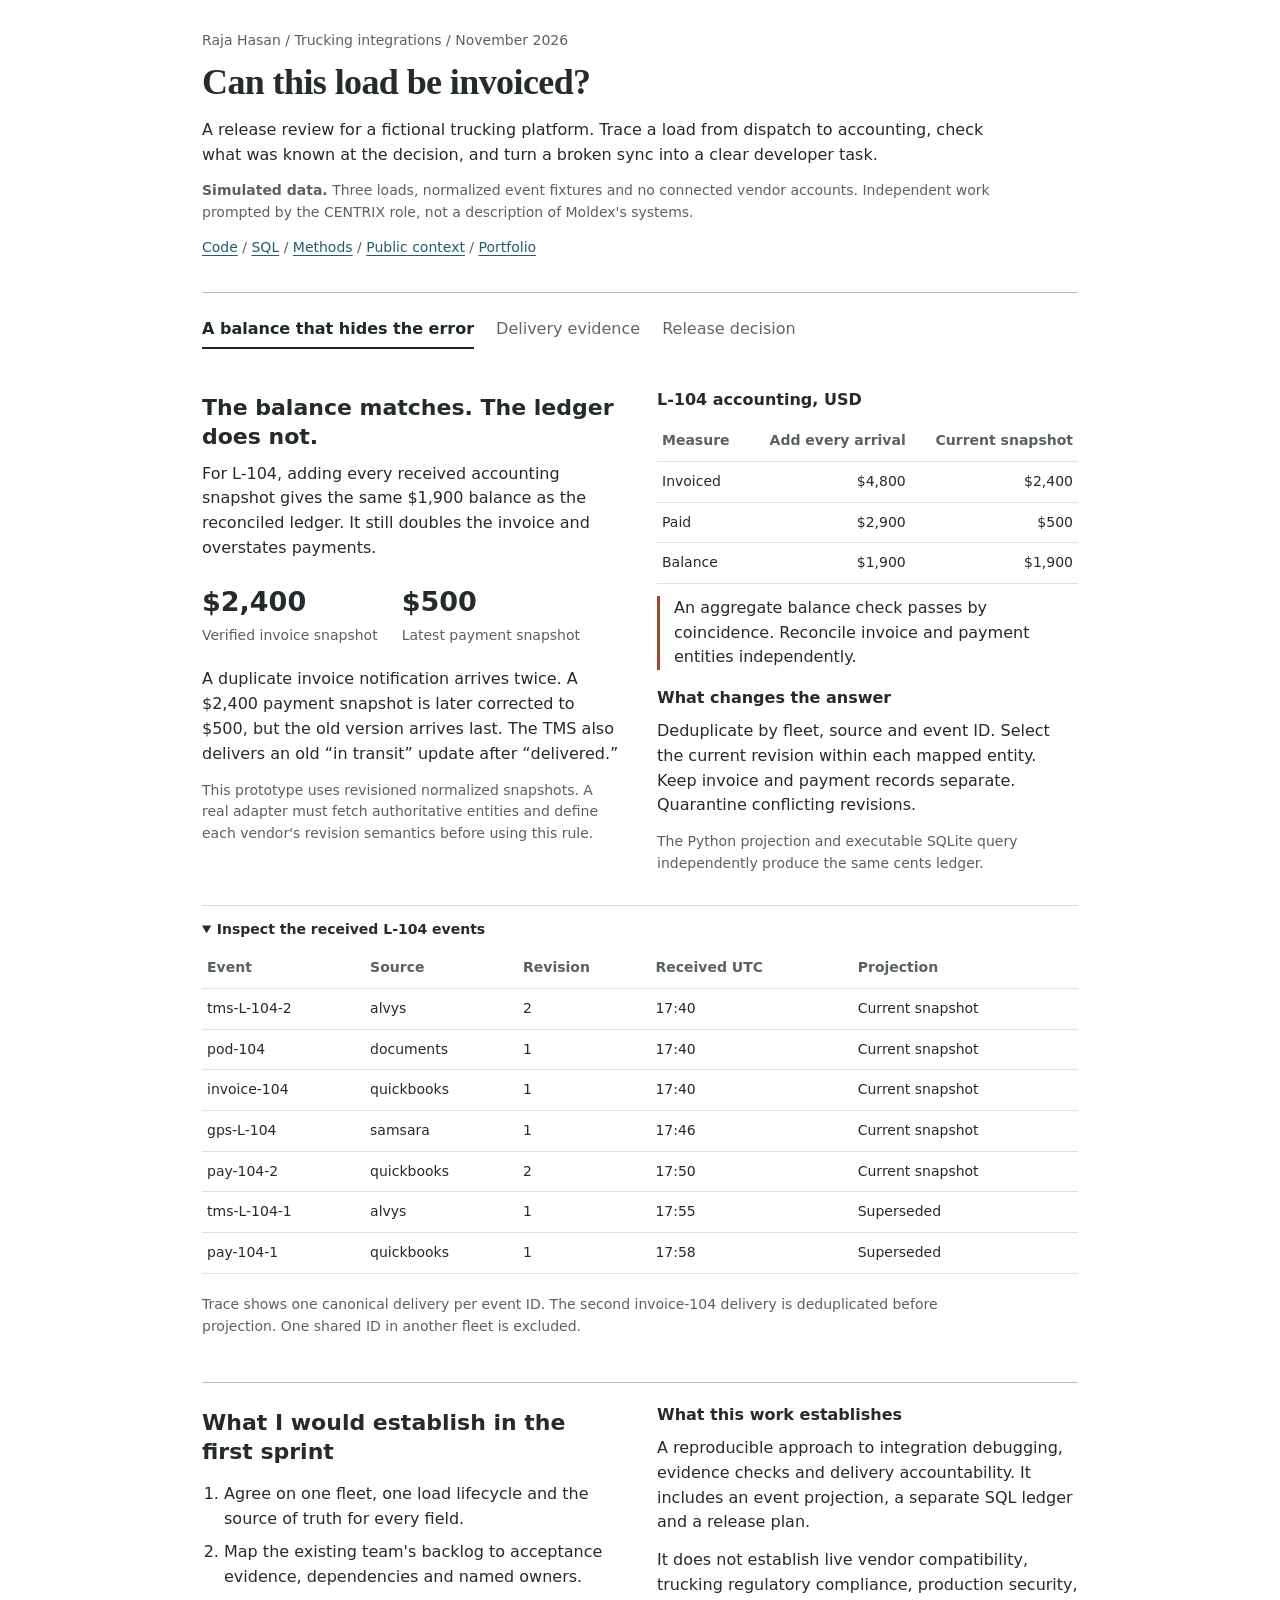
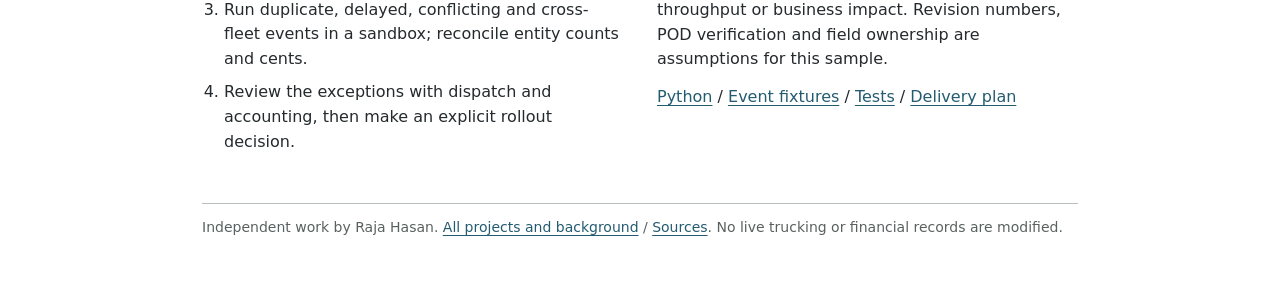
==== index.html @ f8e70044 "Add reproducible trucking integration release review" ====
<!doctype html><html lang="en"><head><meta charset="utf-8"><meta name="viewport" content="width=device-width,initial-scale=1"><title>Can this load be invoiced? An integration release review</title><link rel="stylesheet" href="style.css"></head><body><main><header><p class="byline">Raja Hasan / Trucking integrations / November 2026</p><h1>Can this load be invoiced?</h1><p>A release review for a fictional trucking platform. Trace a load from dispatch to accounting, check what was known at the decision, and turn a broken sync into a clear developer task.</p><p class="small"><strong>Simulated data.</strong> Three loads, normalized event fixtures and no connected vendor accounts. Independent work prompted by the CENTRIX role, not a description of Moldex's systems.</p><p class="small"><a href="https://github.com/rhasan55/load-release">Code</a> / <a href="ledger.sql">SQL</a> / <a href="methods.md">Methods</a> / <a href="sources.md">Public context</a> / <a href="https://hasanmraja.com">Portfolio</a></p></header><nav aria-label="Choose a case"><button data-case="ledger" aria-pressed="true">A balance that hides the error</button><button data-case="evidence" aria-pressed="false">Delivery evidence</button><button data-case="release" aria-pressed="false">Release decision</button></nav>
<section class="section case" id="ledger"><div class="grid"><div><h2>The balance matches. The ledger does not.</h2><p>For L-104, adding every received accounting snapshot gives the same $1,900 balance as the reconciled ledger. It still doubles the invoice and overstates payments.</p><div class="metrics"><div class="metric"><b>$2,400</b><span>Verified invoice snapshot</span></div><div class="metric"><b>$500</b><span>Latest payment snapshot</span></div></div><p>A duplicate invoice notification arrives twice. A $2,400 payment snapshot is later corrected to $500, but the old version arrives last. The TMS also delivers an old “in transit” update after “delivered.”</p><p class="small">This prototype uses revisioned normalized snapshots. A real adapter must fetch authoritative entities and define each vendor's revision semantics before using this rule.</p></div><div class="panel"><h3>L-104 accounting, USD</h3><table><thead><tr><th>Measure</th><th class="num">Add every arrival</th><th class="num">Current snapshot</th></tr></thead><tbody><tr><td>Invoiced</td><td class="num">$4,800</td><td class="num">$2,400</td></tr><tr><td>Paid</td><td class="num">$2,900</td><td class="num">$500</td></tr><tr><td>Balance</td><td class="num">$1,900</td><td class="num">$1,900</td></tr></tbody></table><p class="notice">An aggregate balance check passes by coincidence. Reconcile invoice and payment entities independently.</p><h3>What changes the answer</h3><p>Deduplicate by fleet, source and event ID. Select the current revision within each mapped entity. Keep invoice and payment records separate. Quarantine conflicting revisions.</p><p class="small">The Python projection and executable SQLite query independently produce the same cents ledger.</p></div></div><details open><summary>Inspect the received L-104 events</summary><div class="scroll"><table><thead><tr><th>Event</th><th>Source</th><th>Revision</th><th>Received UTC</th><th>Projection</th></tr></thead><tbody id="trace"></tbody></table></div><p class="small">Trace shows one canonical delivery per event ID. The second invoice-104 delivery is deduplicated before projection. One shared ID in another fleet is excluded.</p></details></section>
<section class="section case" id="evidence" hidden><div class="grid"><div><h2>A geofence is not proof of delivery.</h2><p>A truck reaching the destination does not establish a signed POD. The TMS owns delivery status in this example; a document check owns POD verification. Samsara observations provide location context.</p><label for="load">Choose a load at 18:00 UTC</label><select id="load"></select><div id="loadresult" aria-live="polite"></div></div><div class="panel"><h3>What the platform may do next</h3><p><strong>Already invoiced:</strong> review the existing invoice; do not create another.</p><p><strong>Held:</strong> request the missing evidence or resolve the conflicting record.</p><p><strong>Ready for review:</strong> an authorized person may review the invoice draft. This demo makes no writes.</p><p class="small">At 18:00, L-105's POD has not arrived. A second Python run at 18:12 includes it and clears the document hold. The earlier decision never uses later evidence.</p></div></div><label for="note">Choose a structured agent proposal</label><select id="note"></select><div class="grid" style="margin-top:18px"><div><h3>Candidate</h3><pre id="proposal"></pre></div><div aria-live="polite"><h3 id="notestatus"></h3><p id="notereason"></p><p class="small">These are adversarial fixtures, not live model output. Only exact structured field claims are checked. Free-form prose, prompt injection resistance and model quality require a separate evaluation.</p></div></div></section>
<section class="section case" id="release" hidden><div class="grid"><div><h2>Hold the rollout. Give each blocker an owner.</h2><p>Passing code tests means the prototype handles the failures as intended. It does not mean the sample integration is ready to release.</p><div class="metrics"><div class="metric"><b id="blockers"></b><span>Required release checks unresolved</span></div><div class="metric"><b>14</b><span>Automated tests pass</span></div></div><p class="small">Checks below combine fixture-derived data quality checks, executed local tests and a vendor reconciliation gate that has not been run. They are an illustrative acceptance plan.</p></div><div><h3>Owner update, prepared from this review</h3><p>Invoice-206 has two amounts at revision 3. An external truck has no verified fleet mapping. Keep the feature in shadow mode; assign accounting and mapping fixes before the vendor reconciliation run.</p><p>No customer messages, invoices or dispatch updates are sent. Resume rollout only after a source-backed fix, replay and owner sign-off.</p><p><a href="delivery-plan.md">20-hour first-sprint plan</a> / <a href="test-results.txt">Test output</a></p></div></div><div class="scroll"><table><thead><tr><th>Check</th><th>Status</th><th>Owner</th><th>Acceptance and evidence</th></tr></thead><tbody id="checks"></tbody></table></div><details><summary>Inspect a developer-ready task</summary><h3>FIN-02: Resolve conflicting invoice revision</h3><p><strong>Observed:</strong> invoice-206 has $1,800 and $1,850 at revision 3. The projection excludes both and holds L-106.</p><p><strong>Task:</strong> fetch the authoritative invoice from a sandbox or source export, confirm the external-to-load mapping with accounting, and record a newer source-backed version. Preserve both original events for audit.</p><p><strong>Acceptance:</strong> exactly one current invoice amount reconciles in cents; both conflicting inputs remain traceable; replay creates no additional accounting record; the existing invoice never triggers a duplicate create.</p><p><strong>Dependency:</strong> accounting owner selects the correct source record. <strong>Rollback:</strong> disable downstream writes, retain ingress and rebuild the read model from the durable event log.</p></details></section>
<section class="section"><div class="grid"><div><h2>What I would establish in the first sprint</h2><ol class="plainlist"><li>Agree on one fleet, one load lifecycle and the source of truth for every field.</li><li>Map the existing team's backlog to acceptance evidence, dependencies and named owners.</li><li>Run duplicate, delayed, conflicting and cross-fleet events in a sandbox; reconcile entity counts and cents.</li><li>Review the exceptions with dispatch and accounting, then make an explicit rollout decision.</li></ol></div><div><h3>What this work establishes</h3><p>A reproducible approach to integration debugging, evidence checks and delivery accountability. It includes an event projection, a separate SQL ledger and a release plan.</p><p>It does not establish live vendor compatibility, trucking regulatory compliance, production security, throughput or business impact. Revision numbers, POD verification and field ownership are assumptions for this sample.</p><p><a href="engine.py">Python</a> / <a href="fixtures.json">Event fixtures</a> / <a href="test_engine.py">Tests</a> / <a href="delivery-plan.md">Delivery plan</a></p></div></div></section><footer>Independent work by Raja Hasan. <a href="https://hasanmraja.com">All projects and background</a> / <a href="sources.md">Sources</a>. No live trucking or financial records are modified.</footer></main>
<script>const R={"as_of": "2026-11-16T18:00:00Z", "loads": [{"load_id": "L-104", "status": "delivered", "pod": true, "invoice_cents": 240000, "payment_cents": 50000, "gps": {"observed_at": "2026-11-16T17:45:00Z", "observation": "destination geofence"}, "holds": [], "evidence": ["tms-L-104-2", "pod-104", "invoice-104", "pay-104-2", "gps-L-104"], "invoice_action": "already_invoiced", "balance_cents": 190000}, {"load_id": "L-105", "status": "delivered", "pod": null, "invoice_cents": 0, "payment_cents": 0, "gps": {"observed_at": "2026-11-16T17:45:00Z", "observation": "destination geofence"}, "holds": ["pod_not_verified"], "evidence": ["tms-L-105-2", "gps-L-105"], "invoice_action": "hold", "balance_cents": 0}, {"load_id": "L-106", "status": "delivered", "pod": true, "invoice_cents": 0, "payment_cents": 0, "gps": {"observed_at": "2026-11-16T17:45:00Z", "observation": "destination geofence"}, "holds": ["conflicting_revision"], "evidence": ["tms-L-106-2", "pod-106", "gps-L-106"], "invoice_action": "hold", "balance_cents": 0}], "trace": [{"load": "L-104", "source": "alvys", "event": "tms-L-104-2", "version": 2, "received_at": "2026-11-16T17:40:00Z", "used": true, "payload": {"status": "delivered"}}, {"load": "L-104", "source": "alvys", "event": "tms-L-104-1", "version": 1, "received_at": "2026-11-16T17:55:00Z", "used": false, "payload": {"status": "in_transit"}}, {"load": "L-104", "source": "documents", "event": "pod-104", "version": 1, "received_at": "2026-11-16T17:40:00Z", "used": true, "payload": {"pod_verified": true}}, {"load": "L-104", "source": "quickbooks", "event": "invoice-104", "version": 1, "received_at": "2026-11-16T17:40:00Z", "used": true, "payload": {"invoice_cents": 240000}}, {"load": "L-104", "source": "quickbooks", "event": "pay-104-2", "version": 2, "received_at": "2026-11-16T17:50:00Z", "used": true, "payload": {"payment_cents": 50000}}, {"load": "L-104", "source": "quickbooks", "event": "pay-104-1", "version": 1, "received_at": "2026-11-16T17:58:00Z", "used": false, "payload": {"payment_cents": 240000}}, {"load": "L-104", "source": "samsara", "event": "gps-L-104", "version": 1, "received_at": "2026-11-16T17:46:00Z", "used": true, "payload": {"observed_at": "2026-11-16T17:45:00Z", "observation": "destination geofence"}}, {"load": "L-105", "source": "alvys", "event": "tms-L-105-2", "version": 2, "received_at": "2026-11-16T17:40:00Z", "used": true, "payload": {"status": "delivered"}}, {"load": "L-105", "source": "samsara", "event": "gps-L-105", "version": 1, "received_at": "2026-11-16T17:46:00Z", "used": true, "payload": {"observed_at": "2026-11-16T17:45:00Z", "observation": "destination geofence"}}, {"load": "L-106", "source": "alvys", "event": "tms-L-106-2", "version": 2, "received_at": "2026-11-16T17:40:00Z", "used": true, "payload": {"status": "delivered"}}, {"load": "L-106", "source": "documents", "event": "pod-106", "version": 1, "received_at": "2026-11-16T17:40:00Z", "used": true, "payload": {"pod_verified": true}}, {"load": "L-106", "source": "samsara", "event": "gps-L-106", "version": 1, "received_at": "2026-11-16T17:46:00Z", "used": true, "payload": {"observed_at": "2026-11-16T17:45:00Z", "observation": "destination geofence"}}], "issues": [{"kind": "unmapped_identity", "event": "unknown-truck"}, {"kind": "conflicting_revision", "load": "L-106", "source": "quickbooks"}], "duplicates": 1, "stale_versions": 2, "received": 16, "notes": [{"name": "Supported delivery note", "proposal": {"tenant": "fleet-a", "load_id": "L-104", "action": "draft_internal_note", "claims": [{"field": "delivery_status", "value": "delivered", "event_id": "tms-L-104-2"}]}, "result": {"status": "review", "reason": "supported_for_human_review"}}, {"name": "Geofence promoted to delivery proof", "proposal": {"tenant": "fleet-a", "load_id": "L-105", "action": "draft_internal_note", "claims": [{"field": "delivery_status", "value": "delivered", "event_id": "gps-L-105"}]}, "result": {"status": "hold", "reason": "unsupported_claim"}}, {"name": "POD arrives after the decision", "proposal": {"tenant": "fleet-a", "load_id": "L-105", "action": "draft_internal_note", "claims": [{"field": "pod_verified", "value": true, "event_id": "pod-105"}]}, "result": {"status": "hold", "reason": "missing_evidence"}}, {"name": "Evidence belongs to another load", "proposal": {"tenant": "fleet-a", "load_id": "L-105", "action": "draft_internal_note", "claims": [{"field": "pod_verified", "value": true, "event_id": "pod-104"}]}, "result": {"status": "hold", "reason": "missing_evidence"}}, {"name": "Agent attempts to send a message", "proposal": {"tenant": "fleet-a", "load_id": "L-104", "action": "send_customer_message", "claims": [{"field": "delivery_status", "value": "delivered", "event_id": "tms-L-104-2"}]}, "result": {"status": "hold", "reason": "unauthorized_action"}}], "release_checks": [{"id": "EVT-01", "name": "Duplicate and reordered delivery", "owner": "Integration developer", "required": true, "status": "passed", "acceptance": "Replaying each event leaves the ledger unchanged; old versions cannot overwrite the current snapshot.", "evidence": "test_engine.py: test_replay and test_reordered"}, {"id": "FIN-02", "name": "Conflicting invoice version", "owner": "Accounting integration developer", "required": true, "status": "failed", "acceptance": "Resolve invoice-206 at its source and backfill a newer verified snapshot. Zero unresolved conflicting revisions.", "evidence": "L-106 has two values at revision 3."}, {"id": "MAP-03", "name": "Unknown truck identity", "owner": "Operations owner + integration developer", "required": true, "status": "failed", "acceptance": "Verify external identity with operations, add its fleet-scoped mapping, then replay the quarantined event.", "evidence": "unknown-truck is unmapped."}, {"id": "DOC-04", "name": "POD hold and late arrival", "owner": "QA + operations owner", "required": true, "status": "passed", "acceptance": "L-105 stays held at 18:00; available evidence at 18:10 can clear the POD hold on a later run.", "evidence": "test_engine.py: test_point_in_time"}, {"id": "AI-05", "name": "Unsupported agent actions", "owner": "AI developer + QA", "required": true, "status": "passed", "acceptance": "Unsupported, cross-load and post-decision claims are held. Only drafts reach human review.", "evidence": "Five structured note fixtures."}, {"id": "REC-06", "name": "Vendor reconciliation and shadow run", "owner": "Technical PM + accounting owner", "required": true, "status": "not_run", "acceptance": "Reconcile source exports to projection counts and cents for one agreed fleet; observe a full operations cycle and exercise rollback.", "evidence": "No vendor accounts or production data are connected."}], "release": {"decision": "hold", "blockers": ["FIN-02", "MAP-03", "REC-06"]}};const $=id=>document.getElementById(id),money=c=>(c/100).toLocaleString('en-US',{style:'currency',currency:'USD'});document.querySelectorAll('button[data-case]').forEach(button=>button.addEventListener('click',()=>{document.querySelectorAll('.case').forEach(s=>s.hidden=s.id!==button.dataset.case);document.querySelectorAll('button[data-case]').forEach(b=>b.setAttribute('aria-pressed',String(b===button)));}));
$('trace').innerHTML=R.trace.filter(t=>t.load==='L-104').sort((a,b)=>a.received_at.localeCompare(b.received_at)).map(t=>`<tr><td>${t.event}</td><td>${t.source}</td><td>${t.version}</td><td>${t.received_at.slice(11,16)}</td><td>${t.used?'Current snapshot':'Superseded'}</td></tr>`).join('');
$('load').innerHTML=R.loads.map((r,i)=>`<option value="${i}">${r.load_id}</option>`).join('');$('load').value='1';function load(){let r=R.loads[+$('load').value];$('loadresult').innerHTML=`<h3 class="${r.invoice_action==='hold'?'bad':'good'}">${({hold:'Hold for evidence',already_invoiced:'Already invoiced',ready_for_review:'Ready for human review'})[r.invoice_action]}</h3><table><tbody><tr><th>TMS status</th><td>${r.status||'Missing'}</td></tr><tr><th>Verified POD</th><td>${r.pod===true?'Yes':'Not available'}</td></tr><tr><th>Invoiced</th><td>${money(r.invoice_cents)}</td></tr><tr><th>Paid</th><td>${money(r.payment_cents)}</td></tr><tr><th>Holds</th><td>${r.holds.join(', ').replaceAll('_',' ')||'None'}</td></tr></tbody></table>`}load();$('load').addEventListener('change',load);
const reasons={supported_for_human_review:'The current mapped TMS event supports this delivery-status claim. It may become an internal draft for a person to review.',unsupported_claim:'The cited source does not own this field or does not support this value. A destination geofence cannot prove delivery.',missing_evidence:'The evidence is absent from this load’s current, decision-time projection. Later documents and another load’s POD cannot support the claim.',unauthorized_action:'The requested action is not permitted. Only an internal note draft is accepted; customer messaging requires a separate authorized workflow.'};$('note').innerHTML=R.notes.map((n,i)=>`<option value="${i}">${n.name}</option>`).join('');function note(){let n=R.notes[+$('note').value];$('proposal').textContent=JSON.stringify(n.proposal,null,2);$('notestatus').textContent=n.result.status==='review'?'Ready for human review':'Held for review';$('notestatus').className=n.result.status==='review'?'good':'bad';$('notereason').textContent=reasons[n.result.reason]||n.result.reason}note();$('note').addEventListener('change',note);
$('blockers').textContent=R.release.blockers.length;$('checks').innerHTML=R.release_checks.map(c=>`<tr><td><strong>${c.id}</strong><br>${c.name}</td><td>${c.status.replaceAll('_',' ')}</td><td>${c.owner}</td><td>${c.acceptance}<br><span class="small">${c.evidence}</span></td></tr>`).join('');</script></body></html>
---- style.css ----
*{box-sizing:border-box}body{margin:0;background:#fff;color:#252a2d;font:16px/1.55 system-ui,sans-serif}main{max-width:940px;margin:0 auto;padding:30px 32px 50px}header{border-bottom:1px solid #b8bfbd;padding-bottom:20px}.byline,.small,footer{font-size:14px;color:#596260}.byline{margin:0 0 9px}h1{font:600 36px/1.2 Georgia,serif;margin:0 0 14px;letter-spacing:-.6px}h2{font-size:22px;line-height:1.3;margin:22px 0 10px}h3{font-size:16px;margin:16px 0 6px}p{margin:8px 0 13px;max-width:790px}a{color:#235c70;text-underline-offset:3px}nav{display:flex;gap:22px;flex-wrap:wrap;margin:18px 0 23px}button{font:inherit;color:#5e6764;padding:6px 0;background:none;border:0;border-bottom:2px solid transparent;cursor:pointer}button[aria-pressed=true]{color:#1d2825;border-color:#1d2825;font-weight:650}.grid{display:grid;grid-template-columns:1fr 1fr;gap:34px}.panel{min-width:0}table{border-collapse:collapse;width:100%;margin:8px 0 12px;font-size:14px}td,th{padding:9px 5px;border-bottom:1px solid #e0e4e1;text-align:left}th{font-weight:600;color:#596260}.num{text-align:right;font-variant-numeric:tabular-nums}.tablewrap{overflow:auto}.metrics{display:flex;gap:24px;flex-wrap:wrap;margin:20px 0}.metric b{display:block;font-size:27px}.metric span{font-size:14px;color:#596260}.eyebrow{display:none}svg{width:100%;height:auto}details{border-top:1px solid #d5dcd8;margin-top:17px;padding-top:13px;font-size:14px}summary{cursor:pointer;font-weight:600}.legend{display:flex;gap:16px;font-size:14px;flex-wrap:wrap}.legend b{color:#27677a}.legend em{color:#a3482c;font-style:normal}pre{font:13px/1.5 ui-monospace,monospace;white-space:pre-wrap;overflow-wrap:anywhere;background:#f4f6f5;padding:14px;max-height:340px;overflow:auto}label{display:block;font-weight:600;margin:14px 0 6px}select{font:inherit;padding:7px 35px 7px 10px;max-width:100%;background:white;border:1px solid #8b9591;border-radius:3px;appearance:none;background-image:linear-gradient(45deg,transparent 50%,#596260 50%),linear-gradient(135deg,#596260 50%,transparent 50%);background-position:calc(100% - 18px) 17px,calc(100% - 13px) 17px;background-size:5px 5px;background-repeat:no-repeat}.flow{display:grid;grid-template-columns:1fr 1fr;gap:16px;margin:20px 0}.flow div{font-size:14px;border-top:1px solid #d5dcd8;padding-top:10px}.flow strong{display:block}.tag{font-size:14px;font-weight:650}.hold{color:#9a3c2e}.review{color:#23634c}.section{padding:0 0 8px;margin:0 0 16px}.section:last-of-type{border-top:1px solid #b8bfbd;padding-top:4px;margin-top:24px}footer{border-top:1px solid #b8bfbd;margin-top:25px;padding-top:13px}.plainlist{padding-left:22px}.plainlist li{margin:8px 0}[hidden]{display:none!important}:focus-visible{outline:3px solid #e4a343;outline-offset:4px}@media(max-width:650px){main{padding:22px 18px}.grid{grid-template-columns:1fr;gap:8px}h1{font-size:30px}nav{gap:18px}.flow{grid-template-columns:1fr}.metrics{gap:20px}}
.notice{border-left:3px solid #a3482c;padding-left:14px}.good{color:#23634c}.bad{color:#9a3c2e}code{font:14px ui-monospace,monospace}.scroll{overflow:auto}caption{text-align:left;margin:8px 0}input{font:inherit}nav a{align-self:center;font-size:14px}
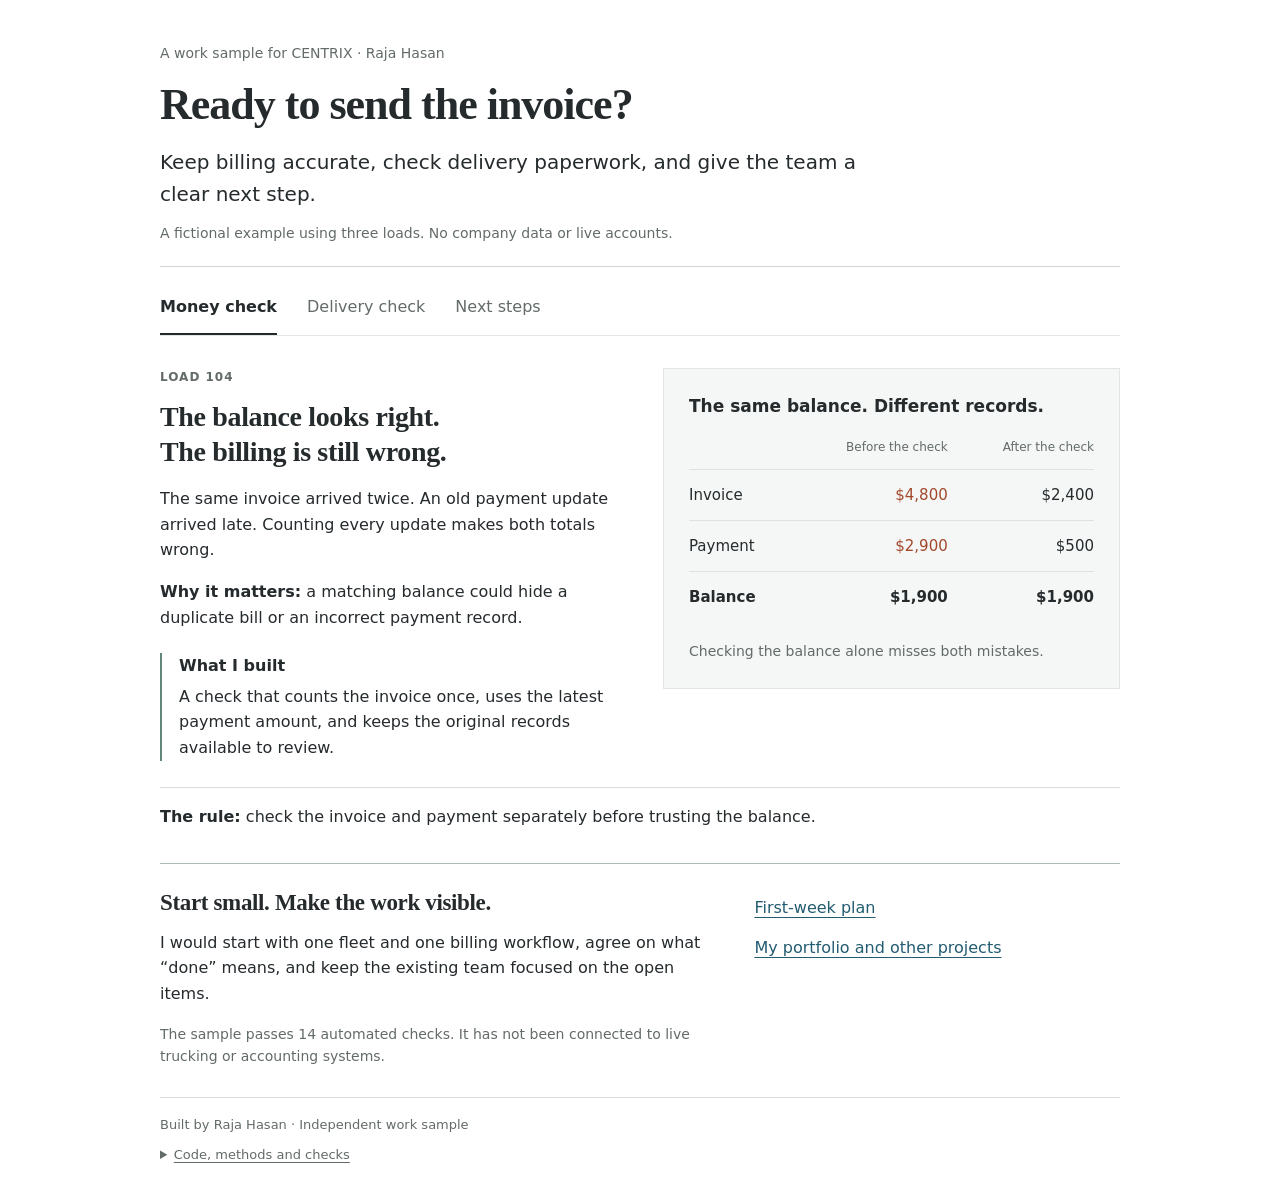
==== commit cc9a1fa4: "Simplify the report for an operations owner" ====
--- a/index.html
+++ b/index.html
@@ -1,10 +1,5 @@
-<!doctype html><html lang="en"><head><meta charset="utf-8"><meta name="viewport" content="width=device-width,initial-scale=1"><title>Can this load be invoiced? An integration release review</title><link rel="stylesheet" href="style.css"></head><body><main><header><p class="byline">Raja Hasan / Trucking integrations / November 2026</p><h1>Can this load be invoiced?</h1><p>A release review for a fictional trucking platform. Trace a load from dispatch to accounting, check what was known at the decision, and turn a broken sync into a clear developer task.</p><p class="small"><strong>Simulated data.</strong> Three loads, normalized event fixtures and no connected vendor accounts. Independent work prompted by the CENTRIX role, not a description of Moldex's systems.</p><p class="small"><a href="https://github.com/rhasan55/load-release">Code</a> / <a href="ledger.sql">SQL</a> / <a href="methods.md">Methods</a> / <a href="sources.md">Public context</a> / <a href="https://hasanmraja.com">Portfolio</a></p></header><nav aria-label="Choose a case"><button data-case="ledger" aria-pressed="true">A balance that hides the error</button><button data-case="evidence" aria-pressed="false">Delivery evidence</button><button data-case="release" aria-pressed="false">Release decision</button></nav>
-<section class="section case" id="ledger"><div class="grid"><div><h2>The balance matches. The ledger does not.</h2><p>For L-104, adding every received accounting snapshot gives the same $1,900 balance as the reconciled ledger. It still doubles the invoice and overstates payments.</p><div class="metrics"><div class="metric"><b>$2,400</b><span>Verified invoice snapshot</span></div><div class="metric"><b>$500</b><span>Latest payment snapshot</span></div></div><p>A duplicate invoice notification arrives twice. A $2,400 payment snapshot is later corrected to $500, but the old version arrives last. The TMS also delivers an old “in transit” update after “delivered.”</p><p class="small">This prototype uses revisioned normalized snapshots. A real adapter must fetch authoritative entities and define each vendor's revision semantics before using this rule.</p></div><div class="panel"><h3>L-104 accounting, USD</h3><table><thead><tr><th>Measure</th><th class="num">Add every arrival</th><th class="num">Current snapshot</th></tr></thead><tbody><tr><td>Invoiced</td><td class="num">$4,800</td><td class="num">$2,400</td></tr><tr><td>Paid</td><td class="num">$2,900</td><td class="num">$500</td></tr><tr><td>Balance</td><td class="num">$1,900</td><td class="num">$1,900</td></tr></tbody></table><p class="notice">An aggregate balance check passes by coincidence. Reconcile invoice and payment entities independently.</p><h3>What changes the answer</h3><p>Deduplicate by fleet, source and event ID. Select the current revision within each mapped entity. Keep invoice and payment records separate. Quarantine conflicting revisions.</p><p class="small">The Python projection and executable SQLite query independently produce the same cents ledger.</p></div></div><details open><summary>Inspect the received L-104 events</summary><div class="scroll"><table><thead><tr><th>Event</th><th>Source</th><th>Revision</th><th>Received UTC</th><th>Projection</th></tr></thead><tbody id="trace"></tbody></table></div><p class="small">Trace shows one canonical delivery per event ID. The second invoice-104 delivery is deduplicated before projection. One shared ID in another fleet is excluded.</p></details></section>
-<section class="section case" id="evidence" hidden><div class="grid"><div><h2>A geofence is not proof of delivery.</h2><p>A truck reaching the destination does not establish a signed POD. The TMS owns delivery status in this example; a document check owns POD verification. Samsara observations provide location context.</p><label for="load">Choose a load at 18:00 UTC</label><select id="load"></select><div id="loadresult" aria-live="polite"></div></div><div class="panel"><h3>What the platform may do next</h3><p><strong>Already invoiced:</strong> review the existing invoice; do not create another.</p><p><strong>Held:</strong> request the missing evidence or resolve the conflicting record.</p><p><strong>Ready for review:</strong> an authorized person may review the invoice draft. This demo makes no writes.</p><p class="small">At 18:00, L-105's POD has not arrived. A second Python run at 18:12 includes it and clears the document hold. The earlier decision never uses later evidence.</p></div></div><label for="note">Choose a structured agent proposal</label><select id="note"></select><div class="grid" style="margin-top:18px"><div><h3>Candidate</h3><pre id="proposal"></pre></div><div aria-live="polite"><h3 id="notestatus"></h3><p id="notereason"></p><p class="small">These are adversarial fixtures, not live model output. Only exact structured field claims are checked. Free-form prose, prompt injection resistance and model quality require a separate evaluation.</p></div></div></section>
-<section class="section case" id="release" hidden><div class="grid"><div><h2>Hold the rollout. Give each blocker an owner.</h2><p>Passing code tests means the prototype handles the failures as intended. It does not mean the sample integration is ready to release.</p><div class="metrics"><div class="metric"><b id="blockers"></b><span>Required release checks unresolved</span></div><div class="metric"><b>14</b><span>Automated tests pass</span></div></div><p class="small">Checks below combine fixture-derived data quality checks, executed local tests and a vendor reconciliation gate that has not been run. They are an illustrative acceptance plan.</p></div><div><h3>Owner update, prepared from this review</h3><p>Invoice-206 has two amounts at revision 3. An external truck has no verified fleet mapping. Keep the feature in shadow mode; assign accounting and mapping fixes before the vendor reconciliation run.</p><p>No customer messages, invoices or dispatch updates are sent. Resume rollout only after a source-backed fix, replay and owner sign-off.</p><p><a href="delivery-plan.md">20-hour first-sprint plan</a> / <a href="test-results.txt">Test output</a></p></div></div><div class="scroll"><table><thead><tr><th>Check</th><th>Status</th><th>Owner</th><th>Acceptance and evidence</th></tr></thead><tbody id="checks"></tbody></table></div><details><summary>Inspect a developer-ready task</summary><h3>FIN-02: Resolve conflicting invoice revision</h3><p><strong>Observed:</strong> invoice-206 has $1,800 and $1,850 at revision 3. The projection excludes both and holds L-106.</p><p><strong>Task:</strong> fetch the authoritative invoice from a sandbox or source export, confirm the external-to-load mapping with accounting, and record a newer source-backed version. Preserve both original events for audit.</p><p><strong>Acceptance:</strong> exactly one current invoice amount reconciles in cents; both conflicting inputs remain traceable; replay creates no additional accounting record; the existing invoice never triggers a duplicate create.</p><p><strong>Dependency:</strong> accounting owner selects the correct source record. <strong>Rollback:</strong> disable downstream writes, retain ingress and rebuild the read model from the durable event log.</p></details></section>
-<section class="section"><div class="grid"><div><h2>What I would establish in the first sprint</h2><ol class="plainlist"><li>Agree on one fleet, one load lifecycle and the source of truth for every field.</li><li>Map the existing team's backlog to acceptance evidence, dependencies and named owners.</li><li>Run duplicate, delayed, conflicting and cross-fleet events in a sandbox; reconcile entity counts and cents.</li><li>Review the exceptions with dispatch and accounting, then make an explicit rollout decision.</li></ol></div><div><h3>What this work establishes</h3><p>A reproducible approach to integration debugging, evidence checks and delivery accountability. It includes an event projection, a separate SQL ledger and a release plan.</p><p>It does not establish live vendor compatibility, trucking regulatory compliance, production security, throughput or business impact. Revision numbers, POD verification and field ownership are assumptions for this sample.</p><p><a href="engine.py">Python</a> / <a href="fixtures.json">Event fixtures</a> / <a href="test_engine.py">Tests</a> / <a href="delivery-plan.md">Delivery plan</a></p></div></div></section><footer>Independent work by Raja Hasan. <a href="https://hasanmraja.com">All projects and background</a> / <a href="sources.md">Sources</a>. No live trucking or financial records are modified.</footer></main>
-<script>const R={"as_of": "2026-11-16T18:00:00Z", "loads": [{"load_id": "L-104", "status": "delivered", "pod": true, "invoice_cents": 240000, "payment_cents": 50000, "gps": {"observed_at": "2026-11-16T17:45:00Z", "observation": "destination geofence"}, "holds": [], "evidence": ["tms-L-104-2", "pod-104", "invoice-104", "pay-104-2", "gps-L-104"], "invoice_action": "already_invoiced", "balance_cents": 190000}, {"load_id": "L-105", "status": "delivered", "pod": null, "invoice_cents": 0, "payment_cents": 0, "gps": {"observed_at": "2026-11-16T17:45:00Z", "observation": "destination geofence"}, "holds": ["pod_not_verified"], "evidence": ["tms-L-105-2", "gps-L-105"], "invoice_action": "hold", "balance_cents": 0}, {"load_id": "L-106", "status": "delivered", "pod": true, "invoice_cents": 0, "payment_cents": 0, "gps": {"observed_at": "2026-11-16T17:45:00Z", "observation": "destination geofence"}, "holds": ["conflicting_revision"], "evidence": ["tms-L-106-2", "pod-106", "gps-L-106"], "invoice_action": "hold", "balance_cents": 0}], "trace": [{"load": "L-104", "source": "alvys", "event": "tms-L-104-2", "version": 2, "received_at": "2026-11-16T17:40:00Z", "used": true, "payload": {"status": "delivered"}}, {"load": "L-104", "source": "alvys", "event": "tms-L-104-1", "version": 1, "received_at": "2026-11-16T17:55:00Z", "used": false, "payload": {"status": "in_transit"}}, {"load": "L-104", "source": "documents", "event": "pod-104", "version": 1, "received_at": "2026-11-16T17:40:00Z", "used": true, "payload": {"pod_verified": true}}, {"load": "L-104", "source": "quickbooks", "event": "invoice-104", "version": 1, "received_at": "2026-11-16T17:40:00Z", "used": true, "payload": {"invoice_cents": 240000}}, {"load": "L-104", "source": "quickbooks", "event": "pay-104-2", "version": 2, "received_at": "2026-11-16T17:50:00Z", "used": true, "payload": {"payment_cents": 50000}}, {"load": "L-104", "source": "quickbooks", "event": "pay-104-1", "version": 1, "received_at": "2026-11-16T17:58:00Z", "used": false, "payload": {"payment_cents": 240000}}, {"load": "L-104", "source": "samsara", "event": "gps-L-104", "version": 1, "received_at": "2026-11-16T17:46:00Z", "used": true, "payload": {"observed_at": "2026-11-16T17:45:00Z", "observation": "destination geofence"}}, {"load": "L-105", "source": "alvys", "event": "tms-L-105-2", "version": 2, "received_at": "2026-11-16T17:40:00Z", "used": true, "payload": {"status": "delivered"}}, {"load": "L-105", "source": "samsara", "event": "gps-L-105", "version": 1, "received_at": "2026-11-16T17:46:00Z", "used": true, "payload": {"observed_at": "2026-11-16T17:45:00Z", "observation": "destination geofence"}}, {"load": "L-106", "source": "alvys", "event": "tms-L-106-2", "version": 2, "received_at": "2026-11-16T17:40:00Z", "used": true, "payload": {"status": "delivered"}}, {"load": "L-106", "source": "documents", "event": "pod-106", "version": 1, "received_at": "2026-11-16T17:40:00Z", "used": true, "payload": {"pod_verified": true}}, {"load": "L-106", "source": "samsara", "event": "gps-L-106", "version": 1, "received_at": "2026-11-16T17:46:00Z", "used": true, "payload": {"observed_at": "2026-11-16T17:45:00Z", "observation": "destination geofence"}}], "issues": [{"kind": "unmapped_identity", "event": "unknown-truck"}, {"kind": "conflicting_revision", "load": "L-106", "source": "quickbooks"}], "duplicates": 1, "stale_versions": 2, "received": 16, "notes": [{"name": "Supported delivery note", "proposal": {"tenant": "fleet-a", "load_id": "L-104", "action": "draft_internal_note", "claims": [{"field": "delivery_status", "value": "delivered", "event_id": "tms-L-104-2"}]}, "result": {"status": "review", "reason": "supported_for_human_review"}}, {"name": "Geofence promoted to delivery proof", "proposal": {"tenant": "fleet-a", "load_id": "L-105", "action": "draft_internal_note", "claims": [{"field": "delivery_status", "value": "delivered", "event_id": "gps-L-105"}]}, "result": {"status": "hold", "reason": "unsupported_claim"}}, {"name": "POD arrives after the decision", "proposal": {"tenant": "fleet-a", "load_id": "L-105", "action": "draft_internal_note", "claims": [{"field": "pod_verified", "value": true, "event_id": "pod-105"}]}, "result": {"status": "hold", "reason": "missing_evidence"}}, {"name": "Evidence belongs to another load", "proposal": {"tenant": "fleet-a", "load_id": "L-105", "action": "draft_internal_note", "claims": [{"field": "pod_verified", "value": true, "event_id": "pod-104"}]}, "result": {"status": "hold", "reason": "missing_evidence"}}, {"name": "Agent attempts to send a message", "proposal": {"tenant": "fleet-a", "load_id": "L-104", "action": "send_customer_message", "claims": [{"field": "delivery_status", "value": "delivered", "event_id": "tms-L-104-2"}]}, "result": {"status": "hold", "reason": "unauthorized_action"}}], "release_checks": [{"id": "EVT-01", "name": "Duplicate and reordered delivery", "owner": "Integration developer", "required": true, "status": "passed", "acceptance": "Replaying each event leaves the ledger unchanged; old versions cannot overwrite the current snapshot.", "evidence": "test_engine.py: test_replay and test_reordered"}, {"id": "FIN-02", "name": "Conflicting invoice version", "owner": "Accounting integration developer", "required": true, "status": "failed", "acceptance": "Resolve invoice-206 at its source and backfill a newer verified snapshot. Zero unresolved conflicting revisions.", "evidence": "L-106 has two values at revision 3."}, {"id": "MAP-03", "name": "Unknown truck identity", "owner": "Operations owner + integration developer", "required": true, "status": "failed", "acceptance": "Verify external identity with operations, add its fleet-scoped mapping, then replay the quarantined event.", "evidence": "unknown-truck is unmapped."}, {"id": "DOC-04", "name": "POD hold and late arrival", "owner": "QA + operations owner", "required": true, "status": "passed", "acceptance": "L-105 stays held at 18:00; available evidence at 18:10 can clear the POD hold on a later run.", "evidence": "test_engine.py: test_point_in_time"}, {"id": "AI-05", "name": "Unsupported agent actions", "owner": "AI developer + QA", "required": true, "status": "passed", "acceptance": "Unsupported, cross-load and post-decision claims are held. Only drafts reach human review.", "evidence": "Five structured note fixtures."}, {"id": "REC-06", "name": "Vendor reconciliation and shadow run", "owner": "Technical PM + accounting owner", "required": true, "status": "not_run", "acceptance": "Reconcile source exports to projection counts and cents for one agreed fleet; observe a full operations cycle and exercise rollback.", "evidence": "No vendor accounts or production data are connected."}], "release": {"decision": "hold", "blockers": ["FIN-02", "MAP-03", "REC-06"]}};const $=id=>document.getElementById(id),money=c=>(c/100).toLocaleString('en-US',{style:'currency',currency:'USD'});document.querySelectorAll('button[data-case]').forEach(button=>button.addEventListener('click',()=>{document.querySelectorAll('.case').forEach(s=>s.hidden=s.id!==button.dataset.case);document.querySelectorAll('button[data-case]').forEach(b=>b.setAttribute('aria-pressed',String(b===button)));}));
-$('trace').innerHTML=R.trace.filter(t=>t.load==='L-104').sort((a,b)=>a.received_at.localeCompare(b.received_at)).map(t=>`<tr><td>${t.event}</td><td>${t.source}</td><td>${t.version}</td><td>${t.received_at.slice(11,16)}</td><td>${t.used?'Current snapshot':'Superseded'}</td></tr>`).join('');
-$('load').innerHTML=R.loads.map((r,i)=>`<option value="${i}">${r.load_id}</option>`).join('');$('load').value='1';function load(){let r=R.loads[+$('load').value];$('loadresult').innerHTML=`<h3 class="${r.invoice_action==='hold'?'bad':'good'}">${({hold:'Hold for evidence',already_invoiced:'Already invoiced',ready_for_review:'Ready for human review'})[r.invoice_action]}</h3><table><tbody><tr><th>TMS status</th><td>${r.status||'Missing'}</td></tr><tr><th>Verified POD</th><td>${r.pod===true?'Yes':'Not available'}</td></tr><tr><th>Invoiced</th><td>${money(r.invoice_cents)}</td></tr><tr><th>Paid</th><td>${money(r.payment_cents)}</td></tr><tr><th>Holds</th><td>${r.holds.join(', ').replaceAll('_',' ')||'None'}</td></tr></tbody></table>`}load();$('load').addEventListener('change',load);
-const reasons={supported_for_human_review:'The current mapped TMS event supports this delivery-status claim. It may become an internal draft for a person to review.',unsupported_claim:'The cited source does not own this field or does not support this value. A destination geofence cannot prove delivery.',missing_evidence:'The evidence is absent from this load’s current, decision-time projection. Later documents and another load’s POD cannot support the claim.',unauthorized_action:'The requested action is not permitted. Only an internal note draft is accepted; customer messaging requires a separate authorized workflow.'};$('note').innerHTML=R.notes.map((n,i)=>`<option value="${i}">${n.name}</option>`).join('');function note(){let n=R.notes[+$('note').value];$('proposal').textContent=JSON.stringify(n.proposal,null,2);$('notestatus').textContent=n.result.status==='review'?'Ready for human review':'Held for review';$('notestatus').className=n.result.status==='review'?'good':'bad';$('notereason').textContent=reasons[n.result.reason]||n.result.reason}note();$('note').addEventListener('change',note);
-$('blockers').textContent=R.release.blockers.length;$('checks').innerHTML=R.release_checks.map(c=>`<tr><td><strong>${c.id}</strong><br>${c.name}</td><td>${c.status.replaceAll('_',' ')}</td><td>${c.owner}</td><td>${c.acceptance}<br><span class="small">${c.evidence}</span></td></tr>`).join('');</script></body></html>
+<!doctype html><html lang="en"><head><meta charset="utf-8"><meta name="viewport" content="width=device-width,initial-scale=1"><title>Ready to send the invoice? | Raja Hasan</title><link rel="stylesheet" href="style.css"></head><body><main><header><p class="byline">A work sample for CENTRIX · Raja Hasan</p><h1>Ready to send the invoice?</h1><p class="intro">Keep billing accurate, check delivery paperwork, and give the team a clear next step.</p><p class="small">A fictional example using three loads. No company data or live accounts.</p></header><nav aria-label="Choose a check"><button data-case="money" aria-pressed="true">Money check</button><button data-case="delivery" aria-pressed="false">Delivery check</button><button data-case="next" aria-pressed="false">Next steps</button></nav>
+<section class="case" id="money"><div class="grid"><div><p class="kicker">LOAD 104</p><h2>The balance looks right.<br>The billing is still wrong.</h2><p>The same invoice arrived twice. An old payment update arrived late. Counting every update makes both totals wrong.</p><p><strong>Why it matters:</strong> a matching balance could hide a duplicate bill or an incorrect payment record.</p><div class="takeaway"><strong>What I built</strong><p>A check that counts the invoice once, uses the latest payment amount, and keeps the original records available to review.</p></div></div><div class="paper"><h3>The same balance. Different records.</h3><table><thead><tr><th></th><th class="num">Before the check</th><th class="num">After the check</th></tr></thead><tbody><tr><td>Invoice</td><td class="num wrong">$4,800</td><td class="num">$2,400</td></tr><tr><td>Payment</td><td class="num wrong">$2,900</td><td class="num">$500</td></tr><tr class="total"><td>Balance</td><td class="num">$1,900</td><td class="num">$1,900</td></tr></tbody></table><p class="small">Checking the balance alone misses both mistakes.</p></div></div><div class="rule"><strong>The rule:</strong> check the invoice and payment separately before trusting the balance.</div></section>
+<section class="case" id="delivery" hidden><div class="grid"><div><p class="kicker">DELIVERY PAPERWORK</p><h2>Arrival is one check.<br>Proof of delivery is another.</h2><p>A truck at the destination does not mean the paperwork is complete. The billing team needs to know what is confirmed and what is missing.</p><label for="load">Look at a load</label><select id="load"></select><p class="small">Records available at 18:00 UTC in this example.</p></div><div class="paper" aria-live="polite"><p class="kicker" id="loadname"></p><h3 id="decision"></h3><dl class="facts"><div><dt>Delivery recorded</dt><dd id="delivered"></dd></div><div><dt>Proof of delivery checked</dt><dd id="proof"></dd></div><div><dt>Invoice already exists</dt><dd id="invoiced"></dd></div></dl><p id="action" class="nextaction"></p></div></div><div class="rule"><strong>The rule:</strong> pause when evidence is missing. Keep a person in charge of sending invoices and customer messages.</div></section>
+<section class="case" id="next" hidden><p class="kicker">THE TEAM'S NEXT MOVE</p><h2>Fix the open items before going live.</h2><p class="lead">The checks work. Two records still need attention, followed by a review against the original systems.</p><div class="steps"><article><span class="stepnum">1</span><div><h3>Confirm the invoice amount</h3><p>Load 106 shows two different amounts. Accounting confirms the correct one; the developer updates the record.</p><p class="small">Owner: Accounting + developer</p></div></article><article><span class="stepnum">2</span><div><h3>Confirm which truck belongs to the load</h3><p>One truck record has no confirmed match. Dispatch verifies it so its updates reach the right load.</p><p class="small">Owner: Dispatch + developer</p></div></article><article><span class="stepnum">3</span><div><h3>Review the results together</h3><p>Compare with the original systems. Walk through the exceptions with the owner before turning on any live changes.</p><p class="small">Owner: Project manager + accounting + dispatch</p></div></article></div><div class="rule"><strong>My role:</strong> keep each item assigned, make the blockers clear, and bring the owner a decision with evidence.</div></section>
+<section class="closing"><div><h2>Start small. Make the work visible.</h2><p>I would start with one fleet and one billing workflow, agree on what “done” means, and keep the existing team focused on the open items.</p><p class="small">The sample passes 14 automated checks. It has not been connected to live trucking or accounting systems.</p></div><div class="closinglinks"><a href="first-week.html">First-week plan</a><a href="https://hasanmraja.com">My portfolio and other projects</a></div></section><footer><span>Built by Raja Hasan · Independent work sample</span><details><summary>Code, methods and checks</summary><p><a href="https://github.com/rhasan55/load-release">GitHub</a> / <a href="methods.md">How it works</a> / <a href="test-results.txt">14 test results</a> / <a href="sources.md">Sources</a></p><p>Simulated records only. No invoices, messages or company records are changed. The technical notes explain the assumptions and limits.</p></details></footer></main><script>const R={"as_of": "2026-11-16T18:00:00Z", "loads": [{"load_id": "L-104", "status": "delivered", "pod": true, "invoice_cents": 240000, "payment_cents": 50000, "gps": {"observed_at": "2026-11-16T17:45:00Z", "observation": "destination geofence"}, "holds": [], "evidence": ["tms-L-104-2", "pod-104", "invoice-104", "pay-104-2", "gps-L-104"], "invoice_action": "already_invoiced", "balance_cents": 190000}, {"load_id": "L-105", "status": "delivered", "pod": null, "invoice_cents": 0, "payment_cents": 0, "gps": {"observed_at": "2026-11-16T17:45:00Z", "observation": "destination geofence"}, "holds": ["pod_not_verified"], "evidence": ["tms-L-105-2", "gps-L-105"], "invoice_action": "hold", "balance_cents": 0}, {"load_id": "L-106", "status": "delivered", "pod": true, "invoice_cents": 0, "payment_cents": 0, "gps": {"observed_at": "2026-11-16T17:45:00Z", "observation": "destination geofence"}, "holds": ["conflicting_revision"], "evidence": ["tms-L-106-2", "pod-106", "gps-L-106"], "invoice_action": "hold", "balance_cents": 0}], "trace": [{"load": "L-104", "source": "alvys", "event": "tms-L-104-2", "version": 2, "received_at": "2026-11-16T17:40:00Z", "used": true, "payload": {"status": "delivered"}}, {"load": "L-104", "source": "alvys", "event": "tms-L-104-1", "version": 1, "received_at": "2026-11-16T17:55:00Z", "used": false, "payload": {"status": "in_transit"}}, {"load": "L-104", "source": "documents", "event": "pod-104", "version": 1, "received_at": "2026-11-16T17:40:00Z", "used": true, "payload": {"pod_verified": true}}, {"load": "L-104", "source": "quickbooks", "event": "invoice-104", "version": 1, "received_at": "2026-11-16T17:40:00Z", "used": true, "payload": {"invoice_cents": 240000}}, {"load": "L-104", "source": "quickbooks", "event": "pay-104-2", "version": 2, "received_at": "2026-11-16T17:50:00Z", "used": true, "payload": {"payment_cents": 50000}}, {"load": "L-104", "source": "quickbooks", "event": "pay-104-1", "version": 1, "received_at": "2026-11-16T17:58:00Z", "used": false, "payload": {"payment_cents": 240000}}, {"load": "L-104", "source": "samsara", "event": "gps-L-104", "version": 1, "received_at": "2026-11-16T17:46:00Z", "used": true, "payload": {"observed_at": "2026-11-16T17:45:00Z", "observation": "destination geofence"}}, {"load": "L-105", "source": "alvys", "event": "tms-L-105-2", "version": 2, "received_at": "2026-11-16T17:40:00Z", "used": true, "payload": {"status": "delivered"}}, {"load": "L-105", "source": "samsara", "event": "gps-L-105", "version": 1, "received_at": "2026-11-16T17:46:00Z", "used": true, "payload": {"observed_at": "2026-11-16T17:45:00Z", "observation": "destination geofence"}}, {"load": "L-106", "source": "alvys", "event": "tms-L-106-2", "version": 2, "received_at": "2026-11-16T17:40:00Z", "used": true, "payload": {"status": "delivered"}}, {"load": "L-106", "source": "documents", "event": "pod-106", "version": 1, "received_at": "2026-11-16T17:40:00Z", "used": true, "payload": {"pod_verified": true}}, {"load": "L-106", "source": "samsara", "event": "gps-L-106", "version": 1, "received_at": "2026-11-16T17:46:00Z", "used": true, "payload": {"observed_at": "2026-11-16T17:45:00Z", "observation": "destination geofence"}}], "issues": [{"kind": "unmapped_identity", "event": "unknown-truck"}, {"kind": "conflicting_revision", "load": "L-106", "source": "quickbooks"}], "duplicates": 1, "stale_versions": 2, "received": 16, "notes": [{"name": "Supported delivery note", "proposal": {"tenant": "fleet-a", "load_id": "L-104", "action": "draft_internal_note", "claims": [{"field": "delivery_status", "value": "delivered", "event_id": "tms-L-104-2"}]}, "result": {"status": "review", "reason": "supported_for_human_review"}}, {"name": "Geofence promoted to delivery proof", "proposal": {"tenant": "fleet-a", "load_id": "L-105", "action": "draft_internal_note", "claims": [{"field": "delivery_status", "value": "delivered", "event_id": "gps-L-105"}]}, "result": {"status": "hold", "reason": "unsupported_claim"}}, {"name": "POD arrives after the decision", "proposal": {"tenant": "fleet-a", "load_id": "L-105", "action": "draft_internal_note", "claims": [{"field": "pod_verified", "value": true, "event_id": "pod-105"}]}, "result": {"status": "hold", "reason": "missing_evidence"}}, {"name": "Evidence belongs to another load", "proposal": {"tenant": "fleet-a", "load_id": "L-105", "action": "draft_internal_note", "claims": [{"field": "pod_verified", "value": true, "event_id": "pod-104"}]}, "result": {"status": "hold", "reason": "missing_evidence"}}, {"name": "Agent attempts to send a message", "proposal": {"tenant": "fleet-a", "load_id": "L-104", "action": "send_customer_message", "claims": [{"field": "delivery_status", "value": "delivered", "event_id": "tms-L-104-2"}]}, "result": {"status": "hold", "reason": "unauthorized_action"}}], "release_checks": [{"id": "EVT-01", "name": "Duplicate and reordered delivery", "owner": "Integration developer", "required": true, "status": "passed", "acceptance": "Replaying each event leaves the ledger unchanged; old versions cannot overwrite the current snapshot.", "evidence": "test_engine.py: test_replay and test_reordered"}, {"id": "FIN-02", "name": "Conflicting invoice version", "owner": "Accounting integration developer", "required": true, "status": "failed", "acceptance": "Resolve invoice-206 at its source and backfill a newer verified snapshot. Zero unresolved conflicting revisions.", "evidence": "L-106 has two values at revision 3."}, {"id": "MAP-03", "name": "Unknown truck identity", "owner": "Operations owner + integration developer", "required": true, "status": "failed", "acceptance": "Verify external identity with operations, add its fleet-scoped mapping, then replay the quarantined event.", "evidence": "unknown-truck is unmapped."}, {"id": "DOC-04", "name": "POD hold and late arrival", "owner": "QA + operations owner", "required": true, "status": "passed", "acceptance": "L-105 stays held at 18:00; available evidence at 18:10 can clear the POD hold on a later run.", "evidence": "test_engine.py: test_point_in_time"}, {"id": "AI-05", "name": "Unsupported agent actions", "owner": "AI developer + QA", "required": true, "status": "passed", "acceptance": "Unsupported, cross-load and post-decision claims are held. Only drafts reach human review.", "evidence": "Five structured note fixtures."}, {"id": "REC-06", "name": "Vendor reconciliation and shadow run", "owner": "Technical PM + accounting owner", "required": true, "status": "not_run", "acceptance": "Reconcile source exports to projection counts and cents for one agreed fleet; observe a full operations cycle and exercise rollback.", "evidence": "No vendor accounts or production data are connected."}], "release": {"decision": "hold", "blockers": ["FIN-02", "MAP-03", "REC-06"]}};const $=id=>document.getElementById(id);document.querySelectorAll('button[data-case]').forEach(b=>b.addEventListener('click',()=>{document.querySelectorAll('.case').forEach(s=>s.hidden=s.id!==b.dataset.case);document.querySelectorAll('button[data-case]').forEach(x=>x.setAttribute('aria-pressed',String(x===b)));}));$('load').innerHTML=R.loads.map((r,i)=>`<option value="${i}">Load ${r.load_id.slice(2)}</option>`).join('');$('load').value='1';function show(){let r=R.loads[+$('load').value];$('loadname').textContent='LOAD '+r.load_id.slice(2);$('delivered').textContent=r.status==='delivered'?'Yes':'Not confirmed';$('proof').textContent=r.pod===true?'Yes':'Missing';$('invoiced').textContent=r.invoice_cents>0?'Yes':'No confirmed invoice';$('decision').textContent=r.invoice_action==='already_invoiced'?'Review the existing invoice':r.holds.includes('conflicting_revision')?'Confirm the billing amount':r.invoice_action==='hold'?'Wait for the paperwork':'Ready for a person to review';$('action').textContent=r.invoice_action==='already_invoiced'?'Use the invoice already on file. Do not create a second one.':r.holds.includes('conflicting_revision')?'Two invoice amounts disagree. Accounting needs to confirm the right amount first.':r.invoice_action==='hold'?'Ask for the missing proof of delivery before moving this load to billing.':'The sample checks are complete. A person still reviews the invoice before sending it.'}show();$('load').addEventListener('change',show);</script></body></html>
--- a/style.css
+++ b/style.css
@@ -1,2 +1 @@
-*{box-sizing:border-box}body{margin:0;background:#fff;color:#252a2d;font:16px/1.55 system-ui,sans-serif}main{max-width:940px;margin:0 auto;padding:30px 32px 50px}header{border-bottom:1px solid #b8bfbd;padding-bottom:20px}.byline,.small,footer{font-size:14px;color:#596260}.byline{margin:0 0 9px}h1{font:600 36px/1.2 Georgia,serif;margin:0 0 14px;letter-spacing:-.6px}h2{font-size:22px;line-height:1.3;margin:22px 0 10px}h3{font-size:16px;margin:16px 0 6px}p{margin:8px 0 13px;max-width:790px}a{color:#235c70;text-underline-offset:3px}nav{display:flex;gap:22px;flex-wrap:wrap;margin:18px 0 23px}button{font:inherit;color:#5e6764;padding:6px 0;background:none;border:0;border-bottom:2px solid transparent;cursor:pointer}button[aria-pressed=true]{color:#1d2825;border-color:#1d2825;font-weight:650}.grid{display:grid;grid-template-columns:1fr 1fr;gap:34px}.panel{min-width:0}table{border-collapse:collapse;width:100%;margin:8px 0 12px;font-size:14px}td,th{padding:9px 5px;border-bottom:1px solid #e0e4e1;text-align:left}th{font-weight:600;color:#596260}.num{text-align:right;font-variant-numeric:tabular-nums}.tablewrap{overflow:auto}.metrics{display:flex;gap:24px;flex-wrap:wrap;margin:20px 0}.metric b{display:block;font-size:27px}.metric span{font-size:14px;color:#596260}.eyebrow{display:none}svg{width:100%;height:auto}details{border-top:1px solid #d5dcd8;margin-top:17px;padding-top:13px;font-size:14px}summary{cursor:pointer;font-weight:600}.legend{display:flex;gap:16px;font-size:14px;flex-wrap:wrap}.legend b{color:#27677a}.legend em{color:#a3482c;font-style:normal}pre{font:13px/1.5 ui-monospace,monospace;white-space:pre-wrap;overflow-wrap:anywhere;background:#f4f6f5;padding:14px;max-height:340px;overflow:auto}label{display:block;font-weight:600;margin:14px 0 6px}select{font:inherit;padding:7px 35px 7px 10px;max-width:100%;background:white;border:1px solid #8b9591;border-radius:3px;appearance:none;background-image:linear-gradient(45deg,transparent 50%,#596260 50%),linear-gradient(135deg,#596260 50%,transparent 50%);background-position:calc(100% - 18px) 17px,calc(100% - 13px) 17px;background-size:5px 5px;background-repeat:no-repeat}.flow{display:grid;grid-template-columns:1fr 1fr;gap:16px;margin:20px 0}.flow div{font-size:14px;border-top:1px solid #d5dcd8;padding-top:10px}.flow strong{display:block}.tag{font-size:14px;font-weight:650}.hold{color:#9a3c2e}.review{color:#23634c}.section{padding:0 0 8px;margin:0 0 16px}.section:last-of-type{border-top:1px solid #b8bfbd;padding-top:4px;margin-top:24px}footer{border-top:1px solid #b8bfbd;margin-top:25px;padding-top:13px}.plainlist{padding-left:22px}.plainlist li{margin:8px 0}[hidden]{display:none!important}:focus-visible{outline:3px solid #e4a343;outline-offset:4px}@media(max-width:650px){main{padding:22px 18px}.grid{grid-template-columns:1fr;gap:8px}h1{font-size:30px}nav{gap:18px}.flow{grid-template-columns:1fr}.metrics{gap:20px}}
-.notice{border-left:3px solid #a3482c;padding-left:14px}.good{color:#23634c}.bad{color:#9a3c2e}code{font:14px ui-monospace,monospace}.scroll{overflow:auto}caption{text-align:left;margin:8px 0}input{font:inherit}nav a{align-self:center;font-size:14px}
+*{box-sizing:border-box}body{margin:0;background:#fff;color:#252a2d;font:16px/1.6 system-ui,-apple-system,sans-serif}main{max-width:1040px;margin:auto;padding:42px 40px 30px}header{border-bottom:1px solid #cfd6d3;padding-bottom:22px}.byline,.small,footer,.kicker{font-size:14px;color:#626b67}.byline{margin:0 0 16px}h1{font:600 44px/1.15 Georgia,serif;letter-spacing:-1px;margin:0 0 15px}h2{font:600 28px/1.25 Georgia,serif;letter-spacing:-.35px;margin:0 0 17px}h3{font-size:17px;line-height:1.4;margin:0 0 12px}p{margin:0 0 16px}.intro{font-size:20px;max-width:750px;margin-bottom:12px}header .small{margin-bottom:0}a{color:#235c70;text-underline-offset:4px}nav{display:flex;gap:30px;margin:17px 0 32px;border-bottom:1px solid #e3e7e5}button{font:inherit;background:none;border:0;border-bottom:2px solid transparent;padding:10px 0 13px;cursor:pointer;color:#626b67}button[aria-pressed=true]{color:#252a2d;border-color:#252a2d;font-weight:650}.grid{display:grid;grid-template-columns:1fr 1fr;gap:46px;align-items:start}.kicker{font-weight:650;letter-spacing:1px;font-size:12px;margin:0 0 12px}.paper{background:#f5f7f6;padding:26px 25px;border:1px solid #e0e6e2}.paper h3{margin-bottom:20px}.takeaway{margin-top:23px;border-left:2px solid #638778;padding-left:17px}.takeaway p{margin:5px 0 0}.rule{border-top:1px solid #d8dfdb;margin-top:26px;padding-top:16px;font-size:16px}.case{min-height:365px}.num{text-align:right;font-variant-numeric:tabular-nums}table{width:100%;border-collapse:collapse;font-size:15px}td,th{padding:13px 0;border-bottom:1px solid #dce2de;text-align:left}th{font-size:12px;color:#626b67;font-weight:500;line-height:1.4;max-width:95px;padding-top:0}.wrong{color:#a3482c}.total td{border:0;font-weight:650}.paper .small{margin:18px 0 0}label{display:block;font-size:14px;font-weight:600;margin:23px 0 7px}select{appearance:none;font:inherit;background:#fff;border:1px solid #89958e;border-radius:3px;padding:9px 45px 9px 13px;background-image:linear-gradient(45deg,transparent 50%,#596260 50%),linear-gradient(135deg,#596260 50%,transparent 50%);background-position:calc(100% - 18px) 19px,calc(100% - 13px) 19px;background-size:5px 5px;background-repeat:no-repeat}label+select+.small{margin-top:10px}.facts{margin:0}.facts div{display:flex;justify-content:space-between;gap:20px;border-bottom:1px solid #dce2de;padding:12px 0;font-size:14px}.facts dt{color:#626b67}.facts dd{margin:0;text-align:right;font-weight:600}.nextaction{margin:20px 0 0}.lead{max-width:710px}.steps{display:grid;grid-template-columns:repeat(3,1fr);gap:26px;margin-top:28px}.steps article{border-top:1px solid #cfd6d3;padding-top:17px}.stepnum{display:block;font:24px Georgia,serif;color:#638778;margin-bottom:12px}.steps p{font-size:15px}.steps .small{font-size:13px}.closing{border-top:1px solid #aeb9b2;margin-top:34px;padding-top:25px;display:grid;grid-template-columns:1.5fr 1fr;gap:46px}.closing h2{font-size:23px;margin-bottom:12px}.closinglinks{display:flex;flex-direction:column;gap:14px;padding-top:6px}footer{border-top:1px solid #d8dfdb;padding-top:17px;margin-top:14px;font-size:13px}details{margin-top:9px}summary{cursor:pointer;text-decoration:underline;text-underline-offset:3px}details p{margin:12px 0;max-width:750px}[hidden]{display:none!important}:focus-visible{outline:3px solid #e4a343;outline-offset:4px}@media(max-width:700px){main{padding:26px 20px}h1{font-size:35px}h2{font-size:26px}.intro{font-size:18px}.grid,.closing{grid-template-columns:1fr;gap:22px}.steps{grid-template-columns:1fr;gap:8px}.steps article{display:flex;gap:18px}.stepnum{margin-top:2px}.paper{padding:20px}nav{gap:24px;margin-bottom:25px}.case{min-height:0}.closing{gap:6px}table{font-size:14px}}
